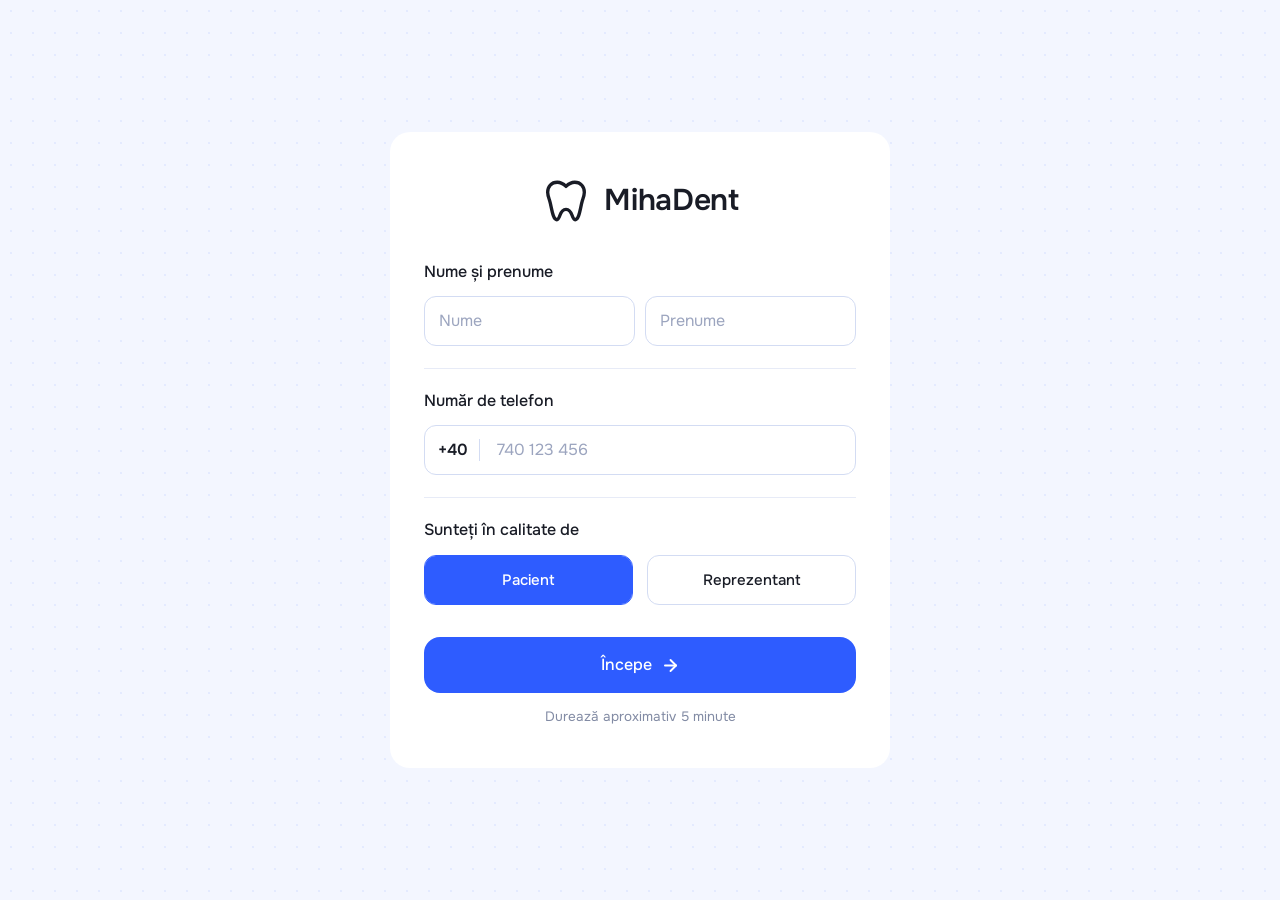
==== form.html @ a123ee97 "Add questionnaire page" ====
<!DOCTYPE html>
<html lang="ro">
<head>
<meta charset="UTF-8" />
<meta name="viewport" content="width=device-width, initial-scale=1, viewport-fit=cover" />
<meta name="theme-color" content="#ffffff" />
<title>MihaDent — Chestionar pacient</title>
<link rel="preconnect" href="https://fonts.googleapis.com" />
<link rel="preconnect" href="https://fonts.gstatic.com" crossorigin />
<link rel="stylesheet" href="https://fonts.googleapis.com/css2?family=Onest:wght@400;500;600;700&display=swap" />
<style>
  :root {
    --bg: #ffffff;
    --page: #F3F6FF;
    --ink: #191c26;
    --soft: #49536b;
    --muted: #828ba4;
    --line: #e7ebf7;
    --ctrl-line: #d3dcf3;
    --fill: #eef2fc;
    --sel: #2e5cff;
    --sel-press: #2348d6;
    --ok: #1fa566;
    --danger: #e5484d;
    --focus: rgba(46,92,255,.35);
    --ease: cubic-bezier(.22,.61,.36,1);
  }

  *, *::before, *::after { box-sizing: border-box; }
  html { touch-action: manipulation; }
  html, body { margin: 0; }
  b, strong { font-weight: 600; }
  body {
    font-family: 'Onest', system-ui, sans-serif;
    background: var(--page);
    background-image: radial-gradient(rgba(46,92,255,.08) 1.3px, transparent 1.3px);
    background-size: 22px 22px;
    color: var(--ink);
    line-height: 1.5;
    min-height: 100vh;
    min-height: 100dvh;
    -webkit-font-smoothing: antialiased;
    -webkit-tap-highlight-color: transparent;
  }
  svg { display: block; }

  /* ── sticky header ── */
  .hdr {
    position: sticky; top: 0; z-index: 30;
    background: var(--bg);
    border-bottom: 1px solid var(--line);
  }
  .hdr.is-hidden { display: none; }
  .hdr__in { max-width: 1024px; margin: 0 auto; padding: 12px 20px; }
  .hdr__row { display: flex; align-items: center; justify-content: space-between; gap: 12px; }
  .brand { display: flex; align-items: center; gap: 8px; min-width: 0; color: var(--ink); }
  .brand > svg { flex: none; }
  .brand__n { font-size: 16px; font-weight: 600; letter-spacing: -.01em; white-space: nowrap; }
  .hdr__badge {
    flex: none; display: inline-flex; align-items: center; gap: 6px;
    font-size: 12.5px; font-weight: 600; color: var(--soft);
    background: var(--fill); padding: 6px 12px; border-radius: 999px;
  }
  .hdr__badge svg { flex: none; }
  .meter {
    height: 4px; margin-top: 11px; border-radius: 99px;
    background: #e7ebf6; overflow: hidden;
  }
  .meter i {
    display: block; height: 100%; width: 0;
    background: var(--sel); border-radius: 99px;
    transition: width .15s ease-out;
  }

  /* ── main column ── */
  .main {
    max-width: 1024px; margin: 0 auto;
    padding: 24px 20px 36px;
  }

  .step { display: none; }
  .step.is-active { display: block; animation: rise .3s var(--ease); }
  @keyframes rise { from { opacity: 0; transform: translateY(10px); } to { opacity: 1; transform: none; } }

  .shead { margin: 2px 0 10px; }
  .kicker {
    font-size: 11.5px; font-weight: 700; letter-spacing: .09em;
    text-transform: uppercase; color: var(--muted);
  }
  .title { margin: 6px 0 0; font-size: 26px; line-height: 1.22; font-weight: 500; letter-spacing: -.02em; }
  .lead { margin: 10px 0 0; font-size: 15px; color: var(--soft); line-height: 1.6; }

  /* sub-section headings (sit on the gray page, above their panel) */
  .ssec { margin: 38px 6px 12px; }
  .shead + .ssec { margin-top: 22px; }
  .ssec__t { font-size: 15.5px; font-weight: 600; color: var(--ink); }
  .ssec__n { margin: 7px 0 0; font-size: 13.5px; color: var(--muted); line-height: 1.55; }

  /* ── section panels ── */
  .panel {
    background: var(--bg);
    border-radius: 20px;
    padding: 6px 20px;
  }
  .shead + .panel { margin-top: 18px; }

  /* ── question rows ── */
  .q { padding: 20px 0 22px; border-bottom: 1px solid var(--line); scroll-margin: 110px; }
  .panel > :last-child { border-bottom: 0; }
  .q__label { font-size: 16px; font-weight: 500; line-height: 1.45; }
  .q__hint { margin: 4px 0 0; font-size: 13.5px; color: var(--muted); line-height: 1.5; }
  .req { color: var(--danger); margin-left: 2px; }

  /* Da / Nu options + pill chips — bottom-rising fill, springy pop, rolling label */
  .opts { display: grid; gap: 14px; margin-top: 14px; }
  .opts--2 { grid-template-columns: 1fr 1fr; }
  .opts--3 { display: flex; flex-wrap: wrap; }
  .opt {
    display: flex; min-height: 50px; padding: 12px 10px;
    font-size: 15px; text-align: center; line-height: 1.2;
  }
  .opts--3 .opt { flex: none; font-size: 14.5px; padding: 12px 19px; }
  .chips { display: flex; flex-wrap: wrap; gap: 12px; }
  .chip { display: inline-flex; min-height: 46px; padding: 11px 19px; font-size: 14.5px; }

  .opt, .chip {
    position: relative; align-items: center; justify-content: center; overflow: hidden;
    border: 1px solid var(--ctrl-line); border-radius: 12px; background: var(--bg);
    font-weight: 500; color: var(--ink);
    cursor: pointer; user-select: none;
    transition: transform .3s var(--ease), border-color .25s var(--ease);
  }
  .opt::before, .chip::before {
    content: ""; position: absolute; inset: -1px; z-index: 0;
    background: var(--sel); border-radius: 50% 50% 0 0;
    transform: translateY(101%);
    transition: transform .32s cubic-bezier(.4,0,0,1), border-radius .32s cubic-bezier(.4,0,0,1);
  }
  .opt input, .chip input { position: absolute; opacity: 0; pointer-events: none; }
  .opt:has(input:checked), .chip:has(input:checked) {
    border-color: var(--sel);
    animation: pill-select-pop .32s cubic-bezier(.34,1.56,.64,1);
    transition: border-color .2s var(--ease);
  }
  .opt:has(input:checked)::before, .chip:has(input:checked)::before {
    transform: translateY(0); border-radius: 0;
    transition-duration: .32s, .55s;
  }
  .opt:active, .chip:active { transform: scale(.96); }
  @keyframes pill-select-pop {
    0% { transform: scale(1); }
    45% { transform: scale(1.025); }
    100% { transform: scale(1); }
  }

  /* rolling label inside pills */
  .pt { position: relative; z-index: 1; overflow: hidden; white-space: nowrap; }
  .pt > span {
    display: block;
    transition: transform .42s cubic-bezier(.16,1,.3,1);
  }
  .pt > span::after {
    content: attr(data-text); position: absolute; top: 110%; left: 0;
    width: 100%; text-align: center; color: #fff;
  }
  .opt:has(input:checked) .pt > span,
  .chip:has(input:checked) .pt > span { transform: translateY(-110%); }

  /* plain checklist rows */
  .checkgrid { display: grid; gap: 2px; }
  .checkrow {
    display: flex; align-items: center; gap: 12px;
    min-height: 46px; padding: 9px 0;
    font-size: 15px; font-weight: 400; line-height: 1.4;
    cursor: pointer; user-select: none;
  }
  .checkrow input { position: absolute; opacity: 0; pointer-events: none; }
  .checkrow i {
    width: 22px; height: 22px; border-radius: 7px; flex: none;
    border: 1.5px solid #c2cdec; background: var(--bg); color: #fff;
    display: grid; place-items: center;
    transition: background .15s var(--ease), border-color .15s var(--ease);
  }
  .checkrow i svg { width: 13px; height: 13px; opacity: 0; transition: opacity .12s; }
  .checkrow:has(input:checked) i { background: var(--sel); border-color: var(--sel); }
  .checkrow:has(input:checked) i svg { opacity: 1; }

  /* per-item detail input, shown while its checkbox is checked */
  .ckw .in--det {
    display: none; margin: 6px 0 10px 34px;
    width: calc(100% - 34px); min-height: 44px; padding: 10px 12px;
    background: #fff;
  }
  .ckw:has(input[type="checkbox"]:checked) .in--det { display: block; }

  /* fields */
  .fgroup { display: grid; gap: 14px; }
  .q__label + .fgroup, .q__hint + .fgroup { margin-top: 13px; }
  .f { display: grid; gap: 7px; }
  .f > span { font-size: 13px; font-weight: 500; color: var(--soft); }
  .f2 { display: grid; gap: 10px; grid-template-columns: 1fr 1fr; }
  .f2--t { grid-template-columns: 1fr; }
  .f3 { display: grid; gap: 10px; grid-template-columns: 1fr; }
  .f-idrow,
  .f-idmain { display: grid; gap: 10px; grid-template-columns: 1fr; }
  .in {
    width: 100%; min-height: 50px; padding: 12px 14px;
    border: 1px solid var(--ctrl-line); border-radius: 12px;
    background: var(--bg); font: inherit; font-size: 16px; color: var(--ink);
    transition: border-color .15s var(--ease), box-shadow .15s var(--ease);
    scroll-margin: 130px;
  }
  .in::placeholder { color: #9ca5bf; }
  .in:focus { outline: none; border-color: var(--soft); }
  textarea.in { min-height: 96px; resize: vertical; line-height: 1.5; }
  select.in {
    appearance: none; -webkit-appearance: none; cursor: pointer;
    background-image: url("data:image/svg+xml,%3Csvg xmlns='http://www.w3.org/2000/svg' width='15' height='15' viewBox='0 0 24 24' fill='none' stroke='%2384878d' stroke-width='2.4' stroke-linecap='round' stroke-linejoin='round'%3E%3Cpolyline points='6 9 12 15 18 9'/%3E%3C/svg%3E");
    background-repeat: no-repeat; background-position: right 14px center;
    padding-right: 44px;
  }
  select.in:invalid { color: #9ca5bf; }

  /* conditional reveal */
  .reveal {
    display: none;
    margin-top: 14px;
    padding: 16px;
    border: 1px solid var(--line);
    border-radius: 12px;
    background: #f6f6f7;
  }
  .reveal.is-open { display: block; animation: rise .25s var(--ease); }
  .reveal .fgroup { gap: 12px; }
  .reveal .f > span {
    color: var(--ink);
    font-size: 13px;
    font-weight: 600;
  }
  .reveal .in { background: #fff; }
  .reveal .chips,
  .reveal .checkgrid { margin-top: 2px; }
  .subq .fgroup > .f {
    padding: 14px 0;
    border-top: 1px solid var(--line);
  }
  .subq .fgroup > .f:first-child {
    padding-top: 0;
    border-top: 0;
  }
  .subq .fgroup > .f:last-child { padding-bottom: 0; }
  .subq .fgroup > .f > span {
    display: block;
    margin-bottom: 6px;
    color: var(--ink);
    font-size: 13.5px;
    font-weight: 700;
  }
  .subq .checkgrid,
  .subq .chips {
    display: grid;
    grid-template-columns: 1fr;
  }
  .subq .chip { width: 100%; }
  .subq .chip { background: #f2f2f7; }
  .subq .checkrow i { background: #f2f2f7; }

  /* consent rows */
  .consent {
    display: flex; gap: 13px; align-items: flex-start;
    padding: 17px 0; border-bottom: 1px solid var(--line);
    cursor: pointer; user-select: none;
    scroll-margin: 110px;
  }
  .consent input { position: absolute; opacity: 0; pointer-events: none; }
  .consent i {
    width: 24px; height: 24px; border-radius: 8px; flex: none; margin-top: 1px;
    border: 1.5px solid #c2cdec; background: var(--bg); color: #fff;
    display: grid; place-items: center;
    transition: background .15s var(--ease), border-color .15s var(--ease);
  }
  .consent i svg { width: 14px; height: 14px; opacity: 0; transition: opacity .12s; }
  .consent:has(input:checked) i { background: var(--sel); border-color: var(--sel); }
  .consent:has(input:checked) i svg { opacity: 1; }
  .consent.is-missing i { border-color: var(--danger); }
  .consent.is-missing .consent__t b { color: var(--danger); }
  .consent__t { font-size: 14.5px; color: var(--soft); line-height: 1.5; }
  .consent__t b { color: var(--ink); }

  /* gdpr document (scrollable) */
  .gdprbox {
    max-height: 32vh;
    max-height: 32dvh;
    overflow-y: auto;
    overscroll-behavior: contain;
    -webkit-overflow-scrolling: touch;
    border: 1px solid var(--line);
    border-radius: 12px;
    padding: 16px;
  }
  .gdprbox::-webkit-scrollbar { width: 4px; }
  .gdprbox::-webkit-scrollbar-thumb { background: #ccd5ee; border-radius: 99px; }
  .gdpr__cap { margin: 9px 2px 0; font-size: 12.5px; color: var(--muted); }
  .gdoc { font-size: 13.5px; color: var(--soft); line-height: 1.65; }
  .gdoc h3 {
    margin: 0 0 12px; font-size: 14.5px; font-weight: 600; color: var(--ink);
    line-height: 1.45; text-align: center;
  }
  .gdoc h4 { margin: 18px 0 6px; font-size: 13px; font-weight: 700; color: var(--ink); }
  .gdoc p { margin: 0 0 10px; }
  .gdoc ul { margin: 0 0 10px; padding-left: 18px; }
  .gdoc li { margin-bottom: 5px; }
  .gdoc b { color: var(--ink); font-weight: 600; }
  .gdoc > :last-child { margin-bottom: 0; }

  /* signature */
  .signcard { border-bottom: 0; }
  .sign__head { display: flex; align-items: center; justify-content: space-between; gap: 12px; margin-bottom: 13px; }
  .linkbtn {
    border: 0; background: var(--fill); color: var(--soft);
    font: inherit; font-size: 13.5px; font-weight: 600;
    padding: 8px 14px; border-radius: 999px; cursor: pointer;
  }
  .linkbtn:active { background: #e3e9f9; }
  .pad {
    position: relative; height: 230px; overflow: hidden;
    border-radius: 14px;
    background: var(--fill); touch-action: none; cursor: crosshair;
    transition: box-shadow .15s var(--ease);
  }
  .pad.is-missing { box-shadow: 0 0 0 1.5px var(--danger); }
  .pad canvas { display: block; width: 100%; height: 100%; user-select: none; }
  .pad__hint {
    position: absolute; inset: 0; display: grid; place-items: center; align-content: center; gap: 8px;
    color: var(--muted); font-size: 14.5px; pointer-events: none; text-align: center;
  }
  .pad__hint svg { margin: 0 auto; }
  .pad.has-ink .pad__hint { display: none; }
  .sign__cap { margin: 10px 0 0; font-size: 12.5px; color: var(--muted); }

  /* ── start screen (login-like) ── */
  body.on-start .main { padding-bottom: 24px; }
  .step--start.is-active {
    display: flex; flex-direction: column;
    padding-top: 12px;
    max-width: 500px; margin: 0 auto;
  }
  .step--start .panel { padding: 2px 22px; }
  .start__brand {
    display: flex; align-items: center; justify-content: center; gap: 10px;
    padding: 30px 0 10px; color: var(--ink);
  }
  .start__brand svg { width: 40px; height: 40px; }
  .start__name { font-size: 24px; font-weight: 600; letter-spacing: -.01em; }
  .q:has(+ .start__actions) { border-bottom: 0; }
  .start__actions { padding: 6px 0 28px; }
  .step--start .btn--start { flex: none; width: 100%; }
  .start__note {
    margin: 14px 10px 0; text-align: center;
    font-size: 13.5px; color: var(--muted); line-height: 1.55;
  }

  .phone { position: relative; }
  .phone__cc {
    position: absolute; left: 14px; top: 50%; transform: translateY(-50%);
    display: inline-flex; align-items: center;
    font-size: 16px; font-weight: 600; color: var(--ink);
    pointer-events: none;
  }
  .phone__cc::after { content: ""; width: 1px; height: 22px; background: var(--ctrl-line); margin-left: 11px; }
  .phone .in { padding-left: 72px; }

  /* ── footer ── */
  .foot {
    background: var(--bg); border-top: 1px solid var(--line);
  }
  .foot__err {
    max-width: 640px; margin: 0 auto; padding: 11px 20px 0;
    font-size: 13.5px; font-weight: 600; color: var(--danger);
  }
  .foot__in {
    max-width: 1024px; margin: 0 auto;
    display: flex; gap: 10px;
    padding: 12px 20px calc(12px + env(safe-area-inset-bottom));
  }
  .btn {
    border: 0; font: inherit; cursor: pointer;
    min-height: 56px; border-radius: 16px;
    font-size: 16px; font-weight: 500;
    display: inline-flex; align-items: center; justify-content: center; gap: 9px;
    transition: background .15s var(--ease), transform .1s var(--ease);
  }
  .btn:active { transform: scale(.98); }
  .btn--back { flex: none; width: 56px; background: var(--fill); color: var(--soft); }
  .btn--back:active { background: #e3e9f9; }
  .btn--next { flex: 1; background: var(--sel); color: #fff; }
  .btn--next:active { background: var(--sel-press); }
  .foot.at-start { display: none; }

  /* done — full-screen centered, staged completion animation */
  body.on-done .main { padding-bottom: 24px; }
  .done { display: none; text-align: center; padding: 0 20px; }
  .done.is-on {
    display: flex; flex-direction: column; align-items: center; justify-content: center;
    min-height: calc(100vh - 48px);
    min-height: calc(100dvh - 48px);
  }
  .done__ic {
    position: relative;
    width: 84px; height: 84px; border-radius: 50%;
    background: var(--ok); color: #fff;
    display: grid; place-items: center; margin: 0 auto 22px;
  }
  .done.is-on .done__ic { animation: done-pop .5s cubic-bezier(.34,1.56,.64,1) .1s backwards; }
  .done.is-on .done__ic::after {
    content: ""; position: absolute; inset: 0; border-radius: 50%;
    border: 2px solid var(--ok); opacity: 0; pointer-events: none;
    animation: done-ring .9s ease-out .5s forwards;
  }
  .done.is-on .done__ic svg polyline {
    stroke-dasharray: 24; stroke-dashoffset: 24;
    animation: done-draw .4s ease-out .45s forwards;
  }
  .done h2 { margin: 0 0 9px; font-size: 22px; font-weight: 600; letter-spacing: -.02em; }
  .done p { margin: 0 auto; color: var(--soft); font-size: 15px; max-width: 40ch; line-height: 1.55; }
  .done.is-on h2 { animation: done-rise .45s var(--ease) .6s backwards; }
  .done.is-on p { animation: done-rise .45s var(--ease) .75s backwards; }
  @keyframes done-pop { from { transform: scale(.4); opacity: 0; } to { transform: scale(1); opacity: 1; } }
  @keyframes done-draw { to { stroke-dashoffset: 0; } }
  @keyframes done-ring { from { transform: scale(1); opacity: .45; } to { transform: scale(2.1); opacity: 0; } }
  @keyframes done-rise { from { opacity: 0; transform: translateY(12px); } to { opacity: 1; transform: none; } }

  /* focus visibility */
  .opt:has(input:focus-visible),
  .chip:has(input:focus-visible),
  .checkrow:has(input:focus-visible) i,
  .consent:has(input:focus-visible) i { box-shadow: 0 0 0 2.5px var(--focus); }
  .btn:focus-visible, .linkbtn:focus-visible { outline: 2px solid var(--ink); outline-offset: 2px; }

  @media (min-width: 680px) {
    .f3 { grid-template-columns: repeat(3, minmax(0, 1fr)); }
    .f-idrow { grid-template-columns: 2fr 1fr; align-items: start; }
    .f-idmain { grid-template-columns: repeat(3, minmax(0, 1fr)); }
  }

  /* ── tablet ── */
  @media (min-width: 840px) {
    .main { padding-top: 32px; }
    .title { font-size: 30px; }
    .panel { padding: 6px 24px; border-radius: 20px; }
    .start__brand { gap: 13px; padding: 40px 0 14px; }
    .start__brand svg { width: 50px; height: 50px; }
    .start__name { font-size: 30px; }
    .step--start .panel { padding: 4px 34px; }
    .start__actions { padding: 10px 0 36px; }
    body.on-start .main { padding-bottom: 32px; }
    .step--start.is-active {
      justify-content: center;
      padding-top: 0;
      min-height: calc(100vh - 64px);
      min-height: calc(100dvh - 64px);
    }
    .f2--t { grid-template-columns: 1fr 1fr; }
    .checkgrid { grid-template-columns: 1fr 1fr; column-gap: 24px; }
    .subq .checkgrid,
    .subq .chips {
      grid-template-columns: 1fr;
      column-gap: 0;
    }
    .pad { height: 280px; }
  }

  /* no transition flicker while restoring saved answers on load */
  .preload *, .preload *::before, .preload *::after { transition: none !important; }

  @media (prefers-reduced-motion: reduce) {
    *, *::before, *::after { animation: none !important; transition: none !important; }
    .done.is-on .done__ic svg polyline { stroke-dashoffset: 0; }
    .done.is-on .done__ic::after { display: none; }
  }
</style>
</head>
<body>

<header class="hdr">
  <div class="hdr__in">
    <div class="hdr__row">
      <div class="brand">
        <svg width="28" height="28" viewBox="0 0 24 24" fill="none" stroke="currentColor" stroke-width="1.8" stroke-linecap="round" stroke-linejoin="round" aria-hidden="true"><path d="M12 5C10.8 3.8 9.3 3 7.8 3 5 3 3.2 5.1 3.2 7.8c0 1.5.6 2.9 1 4.2.9 3 1.4 9 3.4 9 1.8 0 1-5 4.4-5s2.6 5 4.4 5c2 0 2.5-6 3.4-9 .4-1.3 1-2.7 1-4.2C20.8 5.1 19 3 16.2 3c-1.5 0-3 .8-4.2 2Z"/></svg>
        <span class="brand__n">Miha<b>Dent</b></span>
      </div>
      <span class="hdr__badge">Chestionar medical</span>
    </div>
    <div class="meter" aria-hidden="true"><i id="meterFill"></i></div>
  </div>
</header>

<main class="main">
  <div id="steps"></div>

  <div class="done" id="done">
    <div class="done__ic">
      <svg width="40" height="40" viewBox="0 0 24 24" fill="none" stroke="currentColor" stroke-width="3" stroke-linecap="round" stroke-linejoin="round"><polyline points="20 6 9 17 4 12"/></svg>
    </div>
    <h2>Chestionar trimis. Mulțumim!</h2>
    <p>Răspunsurile tale au fost înregistrate. Un membru al echipei MihaDent le va verifica înainte de consultație.</p>
  </div>
</main>

<footer class="foot at-start" id="foot">
  <p class="foot__err" id="footErr" hidden></p>
  <div class="foot__in">
    <button class="btn btn--back" id="backBtn" type="button" aria-label="Înapoi">
      <svg width="21" height="21" viewBox="0 0 24 24" fill="none" stroke="currentColor" stroke-width="2.4" stroke-linecap="round" stroke-linejoin="round"><path d="M19 12H5"/><polyline points="12 19 5 12 12 5"/></svg>
    </button>
    <button class="btn btn--next" id="nextBtn" type="button"></button>
  </div>
</footer>

<script>
(function () {
  'use strict';

  var $  = function (s, r) { return (r || document).querySelector(s); };
  var $$ = function (s, r) { return Array.prototype.slice.call((r || document).querySelectorAll(s)); };

  var CHECK = '<svg viewBox="0 0 24 24" fill="none" stroke="currentColor" stroke-width="3.4" stroke-linecap="round" stroke-linejoin="round"><polyline points="20 6 9 17 4 12"/></svg>';
  var ARROW = '<svg width="19" height="19" viewBox="0 0 24 24" fill="none" stroke="currentColor" stroke-width="2.4" stroke-linecap="round" stroke-linejoin="round"><path d="M5 12h14"/><polyline points="12 5 19 12 12 19"/></svg>';
  var PEN   = '<svg width="22" height="22" viewBox="0 0 24 24" fill="none" stroke="currentColor" stroke-width="1.8" stroke-linecap="round" stroke-linejoin="round"><path d="M17 3a2.85 2.85 0 1 1 4 4L7.5 20.5 2 22l1.5-5.5Z"/></svg>';
  var TOOTH = '<svg width="40" height="40" viewBox="0 0 24 24" fill="none" stroke="currentColor" stroke-width="1.6" stroke-linecap="round" stroke-linejoin="round"><path d="M12 5C10.8 3.8 9.3 3 7.8 3 5 3 3.2 5.1 3.2 7.8c0 1.5.6 2.9 1 4.2.9 3 1.4 9 3.4 9 1.8 0 1-5 4.4-5s2.6 5 4.4 5c2 0 2.5-6 3.4-9 .4-1.3 1-2.7 1-4.2C20.8 5.1 19 3 16.2 3c-1.5 0-3 .8-4.2 2Z"/></svg>';

  var JUDETE = [
    'Alba', 'Arad', 'Argeș', 'Bacău', 'Bihor', 'Bistrița-Năsăud', 'Botoșani', 'Brăila', 'Brașov',
    'Buzău', 'Călărași', 'Caraș-Severin', 'Cluj', 'Constanța', 'Covasna', 'Dâmbovița', 'Dolj',
    'Galați', 'Giurgiu', 'Gorj', 'Harghita', 'Hunedoara', 'Ialomița', 'Iași', 'Ilfov', 'Maramureș',
    'Mehedinți', 'Mureș', 'Neamț', 'Olt', 'Prahova', 'Sălaj', 'Satu Mare', 'Sibiu', 'Suceava',
    'Teleorman', 'Timiș', 'Tulcea', 'Vâlcea', 'Vaslui', 'Vrancea', 'București'
  ];

  var LOC = {
    'Covasna': ['Sfântu Gheorghe', 'Târgu Secuiesc', 'Covasna', 'Baraolt', 'Întorsura Buzăului'],
    'Cluj': ['Cluj-Napoca', 'Turda', 'Dej', 'Câmpia Turzii', 'Gherla'],
    'Brașov': ['Brașov', 'Făgăraș', 'Săcele', 'Codlea', 'Râșnov'],
    'București': ['Sector 1', 'Sector 2', 'Sector 3', 'Sector 4', 'Sector 5', 'Sector 6'],
    'Iași': ['Iași', 'Pașcani', 'Hârlău', 'Târgu Frumos'],
    'Timiș': ['Timișoara', 'Lugoj', 'Jimbolia', 'Sânnicolau Mare'],
    'Mureș': ['Târgu Mureș', 'Sighișoara', 'Reghin', 'Târnăveni'],
    'Sibiu': ['Sibiu', 'Mediaș', 'Cisnădie', 'Avrig'],
    'Prahova': ['Ploiești', 'Câmpina', 'Sinaia', 'Bușteni'],
    'Constanța': ['Constanța', 'Mangalia', 'Cernavodă', 'Medgidia']
  };

  /* sub-categories revealed by question 885 (boli acute/cronice) — mirrors production data */
  var BOLI = [
    { id: 886, label: 'Boli congenitale', items: [{ v: 'Nu' }, { v: 'Da', det: true }] },
    { id: 887, label: 'Boli profesionale', items: [{ v: 'Nu' }, { v: 'Da', det: true }] },
    { id: 888, label: 'Boli de inimă', items: [{ v: 'Angină pectorală' }, { v: 'Infarct miocardic', det: true }, { v: 'Aritmii (fibrilații etc)' }, { v: 'Blocuri' }, { v: 'Insuficiență cardiacă', det: true }, { v: 'Valvulopatii', det: true }, { v: 'Endocardită infecțioasă' }, { v: 'Intervenții chirurgicale cardiace', det: true }, { v: 'Altele', det: true }] },
    { id: 889, label: 'Boli vasculare', items: [{ v: 'Arteriopatie obliterantă' }, { v: 'Tromboflebită' }, { v: 'Hipotensiune arterială' }] },
    { id: 890, label: 'Boli ale aparatului respirator', items: [{ v: 'Astm bronșic' }, { v: 'Emfizem pulmonar' }, { v: 'Bronșită cronică' }, { v: 'Tbc', det: true }, { v: 'Altele', det: true }] },
    { id: 891, label: 'Boli hepatice', items: [{ v: 'Steatoză hepatică' }, { v: 'Hepatită cronică' }, { v: 'Ciroză' }, { v: 'Altele' }] },
    { id: 892, label: 'Boli renale', items: [{ v: 'Insuficienta renala', det: true }] },
    { id: 893, label: 'Diabet', items: [{ v: 'Tratament cu insulina' }, { v: 'Tratament cu antidiabetice orale' }] },
    { id: 894, label: 'Boli endocrine', items: [{ v: 'Hipotiroidie' }, { v: 'Hipertiroidie' }, { v: 'Altele', det: true }] },
    { id: 895, label: 'Boli reumatismale', items: [{ v: 'Poliartrita reumatoida' }, { v: 'Colagenoze' }, { v: 'Altele', det: true }] },
    { id: 896, label: 'Boli scheletale', items: [{ v: 'Osteoporoză' }, { v: 'Altele', det: true }] },
    { id: 897, label: 'Boli neurologice', items: [{ v: 'Epilepsie' }, { v: 'Altele', det: true }] },
    { id: 898, label: 'Boli psihice', items: [{ v: 'Depresie' }, { v: 'Schizofrenie' }, { v: 'Altele', det: true }] },
    { id: 899, label: 'Manifestări neuro-vegetative', items: [{ v: 'Atacuri de panică' }] },
    { id: 900, label: 'Boli hematologice', items: [{ v: 'Anemie' }, { v: 'Talasemie' }, { v: 'Leucemie acută' }, { v: 'Leucemie cronică' }, { v: 'Hemofilie' }, { v: 'Trombocitopenie' }, { v: 'Boala von willebrand' }, { v: 'Altele', det: true }] },
    { id: 901, label: 'Boli infecțioase', items: [{ v: 'Hepatită virală' }, { v: 'B' }, { v: 'C' }, { v: 'D' }, { v: 'Hiv' }, { v: 'Altele', det: true }] },
    { id: 902, label: 'Neoplasme', items: [{ v: 'Nu' }, { v: 'Da', det: true }] }
  ];

  /* ─── tiny builders ─── */

  function inp(o) {
    var attrs = ' name="' + o.name + '" placeholder="' + (o.ph || '') + '"' +
      (o.mode ? ' inputmode="' + o.mode + '"' : '') +
      (o.auto ? ' autocomplete="' + o.auto + '"' : '');
    var ctrl = o.area
      ? '<textarea class="in"' + attrs + '></textarea>'
      : '<input class="in" type="' + (o.type || 'text') + '"' + attrs + '>';
    return '<label class="f">' + (o.label ? '<span>' + o.label + '</span>' : '') + ctrl + '</label>';
  }

  function sel(o) {
    return '<label class="f">' + (o.label ? '<span>' + o.label + '</span>' : '') +
      '<select class="in" name="' + o.name + '"' + (o.role ? ' data-role="' + o.role + '"' : '') +
      (o.required ? ' required' : '') + '>' +
      (o.placeholder ? '<option value="" disabled selected hidden>' + o.placeholder + '</option>' : '') +
      (o.options || []).map(function (x) { return '<option>' + x + '</option>'; }).join('') +
      '</select></label>';
  }

  function rollText(v) {
    return '<span class="pt"><span data-text="' + v + '">' + v + '</span></span>';
  }

  function opts(name, options, def) {
    return '<div class="opts opts--' + options.length + '">' +
      options.map(function (v) {
        return '<label class="opt"><input type="radio" name="' + name + '" value="' + v + '"' +
          (v === def ? ' checked' : '') + '>' + rollText(v) + '</label>';
      }).join('') + '</div>';
  }

  /* checkbox chips keyed like the production form: name="base[Value]" */
  function chipsKeyed(label, base, items) {
    return '<div class="f"><span>' + label + '</span><div class="chips">' + items.map(function (v) {
      return '<label class="chip"><input type="checkbox" name="' + base + '[' + v + ']" value="' + v + '">' + rollText(v) + '</label>';
    }).join('') + '</div></div>';
  }

  /* checklist rows; items with det:true reveal a detail input when checked */
  function checkRows(base, items) {
    return '<div class="checkgrid">' + items.map(function (it) {
      var v = it.v || it;
      var name = base + '[' + v + ']';
      var row = '<label class="checkrow"><input type="checkbox" name="' + name + '" value="' + v + '"><i>' + CHECK + '</i><span>' + v + '</span></label>';
      if (it.det) {
        return '<div class="ckw">' + row +
          '<input class="in in--det" type="text" name="' + name + '[detalii]" placeholder="Detalii">' +
        '</div>';
      }
      return row;
    }).join('') + '</div>';
  }

  function card(label, inner, o) {
    o = o || {};
    return '<div class="q">' +
      (label ? '<div class="q__label">' + label + (o.req ? '<span class="req">*</span>' : '') + '</div>' : '') +
      (o.hint ? '<p class="q__hint">' + o.hint + '</p>' : '') +
      '<div class="fgroup">' + inner + '</div></div>';
  }

  function yesno(o) {
    return '<div class="q">' +
      '<div class="q__label">' + o.label + '</div>' +
      (o.hint ? '<p class="q__hint">' + o.hint + '</p>' : '') +
      opts(o.name, o.options || ['Da', 'Nu']) +
      (o.reveal
        ? '<div class="reveal subq" data-reveal-for="' + o.name + '" data-reveal-on="' + (o.on || 'Da') + '"><div class="fgroup">' + o.reveal + '</div></div>'
        : '') +
      '</div>';
  }

  function consent(name, text) {
    return '<label class="consent" data-consent="' + name + '">' +
      '<input type="checkbox" name="' + name + '"><i>' + CHECK + '</i>' +
      '<span class="consent__t">' + text + '</span></label>';
  }

  function ssec(label, note) {
    return '<div class="ssec"><div class="ssec__t">' + label + '</div>' +
      (note ? '<p class="ssec__n">' + note + '</p>' : '') + '</div>';
  }

  function panel(inner) {
    return '<div class="panel">' + inner + '</div>';
  }

  /* ─── section content ─── */

  var START_HTML =
    card('Nume și prenume',
      '<div class="f2">' +
        inp({ name: 'nume_pacient', ph: 'Nume', auto: 'family-name' }) +
        inp({ name: 'prenume_pacient', ph: 'Prenume', auto: 'given-name' }) +
      '</div>') +
    '<div class="q"><div class="q__label">Număr de telefon</div><div class="fgroup">' +
      '<div class="phone"><span class="phone__cc">+40</span>' +
      '<input class="in" type="tel" name="telefon_pacient" placeholder="740 123 456" inputmode="tel" autocomplete="tel"></div>' +
    '</div></div>' +
    '<div class="q"><div class="q__label">Sunteți în calitate de</div>' +
    opts('tip_pacient', ['Pacient', 'Reprezentant'], 'Pacient') + '</div>';

  var PERSONAL_HTML =
    card('Date de contact',
      '<div class="f3">' +
        inp({ name: 'nume_pacient', label: 'Nume', ph: 'Nume', auto: 'family-name' }) +
        inp({ name: 'prenume_pacient', label: 'Prenume', ph: 'Prenume', auto: 'given-name' }) +
        '<label class="f"><span>Număr de telefon</span>' +
          '<div class="phone"><span class="phone__cc">+40</span>' +
          '<input class="in" type="tel" name="telefon_pacient" placeholder="740 123 456" inputmode="tel" autocomplete="tel"></div></label>' +
      '</div>') +
    card('Domiciliat în',
      '<div class="f3">' +
        sel({ name: 'county_id', label: 'Județ', role: 'judet', placeholder: '-- Județ --', options: JUDETE, required: true }) +
        '<div class="f"><span>Localitate</span><div id="locWrap">' +
          '<select class="in" name="id_city" required><option value="" disabled selected hidden>-- Localitate --</option></select>' +
        '</div></div>' +
        inp({ name: 'adresa_pacient', label: 'Adresă', ph: 'stradă, număr, bloc, etaj', auto: 'street-address' }) +
      '</div>') +
    card('Legitimat(ă) cu',
      '<div class="f-idrow">' +
        '<div class="f-idmain">' +
          sel({ name: 'tip_carte_identitate', label: 'Tip act', placeholder: '-- Tip act --', options: ['B.I', 'C.I'], required: true }) +
          inp({ name: 'serie_carte_identitate', label: 'Seria', ph: 'serie' }) +
          inp({ name: 'numar_carte_identitate', label: 'Nr.', ph: 'număr', mode: 'numeric' }) +
        '</div>' +
        sel({ name: 'sex_pacient', label: 'Sex', placeholder: '-- Sex --', options: ['Feminin', 'Masculin'], required: true }) +
      '</div>');

  var BOLI_HTML = BOLI.map(function (b) {
    return '<div class="f"><span>' + b.label + '</span>' + checkRows('raspunsuri[885][' + b.id + ']', b.items) + '</div>';
  }).join('') + inp({ name: 'raspunsuri[885][903]', label: 'Alte boli' });

  var FERTILA = 'Vor completa doar persoanele de sex feminin aflate la vârstă fertilă (14–55 de ani).';

  var SARCINA_HTML =
    yesno({ name: 'raspunsuri[868][]', label: 'Sunteți / este posibil să fiți gravidă?',
      reveal: inp({ name: 'raspunsuri[868][869]', label: 'Dacă sunteți gravidă, precizați ce vârstă are sarcina (în săptămâni)', mode: 'numeric' }) }) +
    yesno({ name: 'raspunsuri[870][]', label: 'Sunteți în perioada ciclului menstrual?' });

  var MEDICATIE_HTML =
    yesno({ name: 'raspunsuri[871][]', label: 'Suferiți de alergii sau intoleranțe medicamentoase sau nemedicamentoase?',
      reveal: inp({ name: 'raspunsuri[871][872]', label: 'Dacă răspunsul este afirmativ, precizați la ce anume' }) }) +
    yesno({ name: 'raspunsuri[873][]', label: 'Urmați un anumit tratament (medicamentos, homeopatic, fitoterapic etc)?',
      reveal: inp({ name: 'raspunsuri[873][874]', label: 'Dacă răspunsul este afirmativ, precizați medicamentul/produsul și doza administrată' }) }) +
    yesno({ name: 'raspunsuri[875][]', label: 'Ați urmat tratament cu antibiotice în ultimele două săptămâni?',
      reveal: inp({ name: 'raspunsuri[875][876]', label: 'Dacă răspunsul este afirmativ, precizați medicamentul și doza' }) }) +
    yesno({ name: 'raspunsuri[877][]', label: 'Urmați tratament cu anticoagulante?',
      reveal:
        inp({ name: 'raspunsuri[877][878]', label: 'a) Medicamentul și doza administrată' }) +
        inp({ name: 'raspunsuri[877][879]', label: 'b) Valoarea INR', mode: 'decimal' }) }) +
    yesno({ name: 'raspunsuri[880][]', label: 'Urmați tratament cu: Fosamax, Fosavance, Actonel, Bonviva, Zometa, Aclasta (bifosfați)?',
      reveal:
        inp({ name: 'raspunsuri[880][881]', label: 'a) Medicamentul și doza administrată' }) +
        '<div class="f"><span>b) Calea de administrare</span>' +
          checkRows('raspunsuri[880][882]', ['Intravenoasă', 'Orală']) + '</div>' +
        inp({ name: 'raspunsuri[880][883]', label: 'c) De cât timp urmați acest tratament (luni/ani)?' }) +
        inp({ name: 'raspunsuri[880][884]', label: 'd) Valoare β cross-laps' }) });

  var SANATATE_HTML =
    yesno({ name: 'raspunsuri[885][]', label: 'Suferiți sau ați suferit de vreo boală acută sau cronică?',
      hint: 'Prin boală acută se înțelege o afecțiune apărută brusc, cu durată scurtă (ex. gripă, pneumonie). O boală cronică este o afecțiune de durată, persistentă sau recurentă (ex. diabet, hipertensiune, astm).',
      reveal: BOLI_HTML }) +
    yesno({ name: 'raspunsuri[904][]', label: 'Ați mai fost supus(ă) unor intervenții chirurgicale?',
      reveal:
        inp({ name: 'raspunsuri[904][905]', label: 'Dacă răspunsul este afirmativ, precizați ce intervenție' }) +
        '<div class="f"><span>Dacă răspunsul este afirmativ, precizați tipul de anestezie</span>' +
          checkRows('raspunsuri[904][906]', [{ v: 'Loco-regională' }, { v: 'Sedare' }, { v: 'Generală' }, { v: 'Altul', det: true }]) + '</div>' }) +
    yesno({ name: 'raspunsuri[907][]', label: 'La tratamentele stomatologice anterioare au apărut accidente/incidente sau complicații la utilizarea anestezicelor?',
      reveal:
        '<div class="f"><span>Dacă da, au apărut</span>' +
          checkRows('raspunsuri[907][908]', [{ v: 'Lesin' }, { v: 'Greata' }, { v: 'Alergii' }, { v: 'Altele', det: true }]) + '</div>' }) +
    yesno({ name: 'raspunsuri[909][]', label: 'Sunteți / ați fost consumator de tutun?',
      reveal: inp({ name: 'raspunsuri[909][910]', label: 'Dacă răspunsul este afirmativ, precizați ce cantitate și cât timp ați fumat / fumați' }) }) +
    yesno({ name: 'raspunsuri[911][]', label: 'Sunteți / ați fost consumator de alcool?',
      reveal: inp({ name: 'raspunsuri[911][912]', label: 'Dacă răspunsul este afirmativ, precizați ce cantitate și cât timp ați consumat / consumați' }) }) +
    yesno({ name: 'raspunsuri[913][]', label: 'Sunteți / ați fost consumator de droguri?',
      reveal: inp({ name: 'raspunsuri[913][914]', label: 'Dacă răspunsul este afirmativ, precizați ce drog/droguri utilizați și cât timp ați consumat / consumați' }) });

  var GDPR_DOC =
    '<div class="gdoc">' +
      '<h3>Acordul pacientului privind prelucrarea datelor cu caracter personal</h3>' +
      '<p>În temeiul prevederilor Regulamentului European 679/2016 privind protecția persoanelor fizice referitor la prelucrarea datelor cu caracter personal și libera circulație a acestor date, precum și în temeiul prevederilor din dreptul intern, cu toate modificările și completările ulterioare, părțile convin de comun acord să încheie prezentul acord.</p>' +
      '<h4>Art. 1 — Termeni</h4>' +
      '<p>În înțelesul prezentului acord, termenii și expresiile de mai jos au următoarele semnificații:</p>' +
      '<p><b>Date cu caracter personal</b> — orice informații care se referă la o persoană fizică identificată sau identificabilă.</p>' +
      '<p><b>Prelucrare</b> — orice operațiune care include colectarea, înregistrarea, organizarea, structurarea, stocarea, adaptarea sau modificarea, extragerea, consultarea, utilizarea, divulgarea prin transmitere, diseminarea sau punerea la dispoziție în orice alt mod, alinierea sau combinarea, restricționarea, ștergerea sau distrugerea datelor cu caracter personal.</p>' +
      '<h4>Art. 2</h4>' +
      '<p>În conformitate cu Regulamentul nr. 679 din 27 aprilie 2016 privind protecția persoanelor fizice în ceea ce privește prelucrarea datelor cu caracter personal și privind libera circulație a acestor date și de abrogare a Directivei 95/46/CE (Regulamentul general privind protecția datelor), clinica are obligația de a administra în condiții de siguranță, și numai pentru scopurile specificate, datele personale furnizate de pacient despre el însuși, despre un membru al familiei sale ori despre o altă persoană, pacient/ă al/a clinicii. Rolul prezentului acord este de a explica modul în care datele personale ale pacientului sunt prelucrate, scopul în care sunt utilizate și drepturile conferite prin lege.</p>' +
      '<h4>Art. 3</h4>' +
      '<p>Scopul prelucrării datelor cu caracter personal este în conformitate cu prevederile legale aplicabile în vigoare și include datele de identificare ale persoanei, diagnosticul și completarea istoricului medical al pacientului, orice referințe medicale ulterioare, efectuarea unor rapoarte statistice, raportate la medicul trimițător, la Casa de Asigurări de Sănătate locală sau Casa Națională de Asigurări de Sănătate ori alte organisme autorizate prin lege în acest sens, precum și îmbunătățirea permanentă a calității serviciilor oferite. Pentru a oferi servicii medicale de specialitate, pentru a executa intervențiile necesare conform diagnosticului și planului de tratament sau reabilitare agreat, datele dumneavoastră personale pot fi transmise către medici colaboratori externi, tehnicieni dentari, laboratoare de analize medicale colaboratoare, autorități publice sau alte persoane abilitate de lege să ceară aceste date, asigurându-ne însă întotdeauna că instituim garanții adecvate pentru protejarea datelor dumneavoastră (pe baza unor clauze contractuale standard etc.).</p>' +
      '<p>Datele cu caracter personal furnizate de pacient sunt necesare la înregistrarea și procesarea informațiilor referitoare la istoricul și diagnosticul pe care l-ați solicitat. Refuzul dumneavoastră poate determina imposibilitatea referirii medicale a investigației pe care doriți să o efectuați, implicit anularea programării, și poate duce până la refuzul efectuării actului medical.</p>' +
      '<p>Dacă v-ați exprimat acordul pentru ca datele privind starea dumneavoastră de sănătate să fie comunicate altor persoane (ex. rude apropiate), operatorul va comunica aceste date potrivit instrucțiunilor dumneavoastră.</p>' +
      '<h4>Art. 4</h4>' +
      '<p>Temeiul legal pentru colectarea și procesarea datelor solicitate în scopul menționat mai sus este:</p>' +
      '<ul>' +
        '<li>consimțământul dumneavoastră expres privind prelucrarea datelor cu caracter personal;</li>' +
        '<li>consimțământul informat la care dumneavoastră sunteți parte;</li>' +
        '<li>o obligație legală izvorâtă ca urmare a raportului juridic dintre dumneavoastră și clinică.</li>' +
      '</ul>' +
      '<p>Avem obligativitatea de a vă anunța în timp real dacă vom face vreun transfer al datelor personale într-o țară din Uniunea Europeană sau din afara Zonei Economice Europene.</p>' +
      '<p>Datele personale vor fi păstrate atâta timp cât este necesar pentru îndeplinirea scopului menționat mai sus sau în exercitarea unui interes public, într-o perioadă de timp prevăzută de dispozițiile legale și în conformitate cu prevederile GDPR.</p>' +
      '<p>Vă sunt conferite oricare dintre următoarele drepturi, în baza condițiilor specificate de GDPR (Regulamentul privind protecția datelor la nivel european 679/2016):</p>' +
      '<ul>' +
        '<li>dreptul de acces la datele personale;</li>' +
        '<li>dreptul de a solicita rectificarea sau actualizarea atunci când datele sunt inexacte sau incomplete;</li>' +
        '<li>dreptul de a solicita ștergerea datelor în anumite circumstanțe (de ex. când datele personale nu mai sunt necesare în raport cu scopul menționat mai sus);</li>' +
        '<li>dreptul de a solicita restricționarea prelucrării (de ex. atunci când contestați exactitatea datelor — pentru perioada ce ne-ar permite verificarea exactității acelor date);</li>' +
        '<li>dreptul de a depune o plângere la noi și/sau la autoritatea competentă privind protecția datelor;</li>' +
        '<li>dreptul de a vă opune prelucrării;</li>' +
        '<li>dreptul de a vă retrage consimțământul, în orice moment, pentru prelucrarea datelor personale la care ați consimțit anterior;</li>' +
        '<li>dreptul de a fi uitat, în sensul adresării unei solicitări către clinică pentru ștergerea evidențelor datelor personale din baza noastră de date;</li>' +
        '<li>dreptul la portabilitatea datelor, în sensul transferului datelor personale către un alt operator de date personale desemnat de dumneavoastră;</li>' +
        '<li>dreptul de a fi notificat de către operator în caz de încălcări privind securitatea datelor.</li>' +
      '</ul>' +
      '<p>Pentru exercitarea acestor drepturi, precum și pentru orice întrebări suplimentare cu privire la această notificare sau în legătură cu utilizarea de către clinică a datelor personale, ne puteți contacta:</p>' +
      '<ul>' +
        '<li>prin e-mail, la adresa contact@mihadent.ro;</li>' +
        '<li>personal, printr-o cerere depusă la recepția clinicii MihaDent;</li>' +
        '<li>telefonic, la numărul de contact al clinicii.</li>' +
      '</ul>' +
    '</div>';

  var GDPR_HTML = panel(
    '<div class="q">' +
      '<div class="gdprbox">' + GDPR_DOC + '</div>' +
      '<p class="gdpr__cap">Derulați pentru a citi întregul document.</p>' +
    '</div>' +
    consent('gdpr_citit', '<b>Am luat la cunoștință</b> de conținutul prezentului acord și l-am înțeles.') +
    consent('gdpr', '<b>Îmi exprim în mod expres și neechivoc consimțământul</b> cu privire la colectarea și prelucrarea datelor mele personale de către clinica stomatologică MihaDent.')
  );

  var ACORD_HTML =
    consent('corect', '<b>Certific că am citit și am înțeles pe deplin</b> cele menționate mai sus și declar că datele furnizate de mine în acest chestionar sunt reale și complete. Îmi asum întreaga responsabilitate pentru incidente sau complicații ce pot să apară în eventualitatea în care aceste date sunt false sau incomplete.') +
    '<div class="q signcard" id="signCard">' +
      '<div class="sign__head"><span class="q__label">Semnătură</span>' +
      '<button class="linkbtn" type="button" id="signClear">Șterge</button></div>' +
      '<div class="pad" id="pad"><canvas></canvas>' +
        '<div class="pad__hint">' + PEN + '<span>Semnați aici cu degetul</span></div>' +
      '</div>' +
      '<p class="sign__cap">Semnătura pacientului / reprezentantului legal</p>' +
    '</div>';

  /* ─── 3 screens ─── */

  var STEPS = [
    {
      variant: 'start',
      html:
        panel(
          '<div class="start__brand">' + TOOTH +
            '<span class="start__name">Miha<b>Dent</b></span></div>' +
          START_HTML +
          '<div class="start__actions">' +
            '<button class="btn btn--next btn--start" id="startBtn" type="button">Începe ' + ARROW + '</button>' +
            '<p class="start__note">Durează aproximativ 5 minute</p>' +
          '</div>'
        )
    },
    {
      title: 'Chestionar medical',
      lead: 'Parcurgeți secțiunile de mai jos și completați ce vi se aplică.',
      html:
        ssec('Date pacient') + panel(PERSONAL_HTML) +
        ssec('Sarcină și sănătate feminină', FERTILA) + panel(SARCINA_HTML) +
        ssec('Medicație și alergii') + panel(MEDICATIE_HTML) +
        ssec('Informații despre sănătatea dumneavoastră') + panel(SANATATE_HTML)
    },
    {
      title: 'Acord GDPR',
      lead: 'Citiți informarea privind prelucrarea datelor cu caracter personal, apoi bifați acordurile de mai jos.',
      html: GDPR_HTML
    },
    {
      title: 'Acord și semnătură',
      lead: 'Confirmați corectitudinea informațiilor și semnați pentru a finaliza.',
      html: panel(ACORD_HTML)
    }
  ];

  var TOTAL = STEPS.length;
  var GDPR_IDX = 2;
  var KEY = 'mihadent_form_v6';

  /* ─── build DOM ─── */

  var stepsEl = $('#steps');
  stepsEl.innerHTML = STEPS.map(function (s, i) {
    var head = s.variant === 'start' ? '' :
      '<div class="shead">' +
        (s.kicker ? '<div class="kicker">' + s.kicker + '</div>' : '') +
        '<h1 class="title">' + s.title + '</h1>' +
        (s.lead ? '<p class="lead">' + s.lead + '</p>' : '') +
      '</div>';
    return '<section class="step' + (s.variant ? ' step--' + s.variant : '') + '" data-step="' + i + '">' +
      head + s.html +
    '</section>';
  }).join('');

  var secs    = $$('.step');
  var meterFill = $('#meterFill');
  var hdrEl   = $('.hdr');
  var footEl  = $('#foot');
  var footErr = $('#footErr');
  var backBtn = $('#backBtn');
  var nextBtn = $('#nextBtn');
  var doneEl  = $('#done');
  var cur = 0;

  /* ─── helpers ─── */

  function scrollTop() {
    if (document.activeElement && document.activeElement.blur) document.activeElement.blur();
    window.scrollTo(0, 0);
    requestAnimationFrame(function () { window.scrollTo(0, 0); });
  }

  function clearScoped(scope) {
    $$('input, textarea, select', scope).forEach(function (el) {
      if (el.type === 'radio' || el.type === 'checkbox') el.checked = false;
      else if (el.tagName === 'SELECT') el.selectedIndex = 0;
      else el.value = '';
    });
  }

  var MIRROR_FIELDS = ['nume_pacient', 'prenume_pacient', 'telefon_pacient'];
  function syncMirrorField(el) {
    if (!el || MIRROR_FIELDS.indexOf(el.name) === -1) return;
    $$('[name="' + el.name + '"]').forEach(function (other) {
      if (other !== el) other.value = el.value;
    });
  }

  function syncReveals(root) {
    $$('.reveal', root || document).forEach(function (rev) {
      var checked = $('input[name="' + rev.dataset.revealFor + '"]:checked');
      var open = !!checked && rev.dataset.revealOn.split(',').indexOf(checked.value) !== -1;
      rev.classList.toggle('is-open', open);
    });
  }

  /* header bar = scroll progress of the current step */
  function updateMeter() {
    var se = document.scrollingElement || document.documentElement;
    var max = se.scrollHeight - se.clientHeight;
    var p = max > 60 ? Math.min(1, se.scrollTop / max) : 1;
    meterFill.style.width = (p * 100) + '%';
  }
  window.addEventListener('scroll', updateMeter, { passive: true });
  window.addEventListener('resize', updateMeter);

  var LOC_SELECT_PH = '<option value="" disabled selected hidden>-- Localitate --</option>';

  function rebuildLoc(keepValue) {
    var wrap = $('#locWrap');
    if (!wrap) return;
    var judet = $('select[name="county_id"]').value;
    var prevEl = $('[name="id_city"]', wrap);
    var prev = keepValue && prevEl ? prevEl.value : '';
    var list = LOC[judet];

    if (!judet) {
      wrap.innerHTML = '<select class="in" name="id_city" required>' + LOC_SELECT_PH + '</select>';
    } else if (list) {
      wrap.innerHTML = '<select class="in" name="id_city" required>' + LOC_SELECT_PH +
        list.map(function (o) { return '<option>' + o + '</option>'; }).join('') + '</select>';
      if (prev && list.indexOf(prev) !== -1) $('[name="id_city"]', wrap).value = prev;
    } else {
      wrap.innerHTML = '<input class="in" name="id_city" placeholder="Introduceți localitatea">';
      if (prev) $('[name="id_city"]', wrap).value = prev;
    }
  }

  /* ─── navigation ─── */

  function show(idx, opts) {
    opts = opts || {};
    cur = idx;
    secs.forEach(function (s, i) { s.classList.toggle('is-active', i === idx); });
    hdrEl.classList.toggle('is-hidden', idx === 0);
    footEl.classList.toggle('at-start', idx === 0);
    document.body.classList.toggle('on-start', idx === 0);
    footErr.hidden = true;
    nextBtn.innerHTML = idx === TOTAL - 1
      ? 'Trimite chestionarul'
      : 'Continuă ' + ARROW;
    if (pad && idx === TOTAL - 1) requestAnimationFrame(sizePad);
    if (!opts.noScroll) scrollTop();
    requestAnimationFrame(function () { requestAnimationFrame(updateMeter); });
    save();
  }

  backBtn.addEventListener('click', function () { if (cur > 0) show(cur - 1); });
  nextBtn.addEventListener('click', function () {
    if (cur === GDPR_IDX && !consentsReady(['gdpr_citit', 'gdpr'], 'Pentru a continua, bifați ambele acorduri de mai sus.')) return;
    if (cur < TOTAL - 1) show(cur + 1);
    else submit();
  });
  $('#startBtn').addEventListener('click', function () { show(1); });

  /* ─── validation + submit ─── */

  function consentsReady(names, message) {
    var missing = [];
    names.forEach(function (n) {
      var cardEl = $('[data-consent="' + n + '"]');
      var bad = !$('input[name="' + n + '"]').checked;
      cardEl.classList.toggle('is-missing', bad);
      if (bad) missing.push(cardEl);
    });
    if (missing.length) {
      footErr.textContent = message;
      footErr.hidden = false;
      missing[0].scrollIntoView({ behavior: 'smooth', block: 'center' });
      return false;
    }
    return true;
  }

  function submit() {
    var consentsOk = consentsReady(['corect'], 'Pentru a trimite, bifați acordul și semnați în chenar.');
    var padEl = $('#pad');
    padEl.classList.toggle('is-missing', !hasInk);
    if (!consentsOk || !hasInk) {
      if (!hasInk) {
        footErr.textContent = 'Pentru a trimite, bifați acordul și semnați în chenar.';
        footErr.hidden = false;
        if (consentsOk) padEl.scrollIntoView({ behavior: 'smooth', block: 'center' });
      }
      return;
    }

    try { sessionStorage.removeItem(KEY); } catch (e) {}
    secs.forEach(function (s) { s.classList.remove('is-active'); });
    footEl.style.display = 'none';
    hdrEl.classList.add('is-hidden');
    document.body.classList.add('on-done');
    doneEl.classList.add('is-on');
    scrollTop();
  }

  /* ─── delegated events ─── */

  document.addEventListener('change', function (e) {
    var t = e.target;
    syncMirrorField(t);

    if (t.type === 'radio') {
      $$('.reveal[data-reveal-for="' + t.name + '"]').forEach(function (rev) {
        var open = rev.dataset.revealOn.split(',').indexOf(t.value) !== -1;
        if (!open && rev.classList.contains('is-open')) clearScoped(rev);
        rev.classList.toggle('is-open', open);
      });
    }

    if (t.type === 'checkbox' && !t.checked) {
      var ckw = t.closest('.ckw');
      if (ckw) {
        var det = $('.in--det', ckw);
        if (det) det.value = '';
      }
    }

    if (t.matches('select[data-role="judet"]')) rebuildLoc(false);

    if (t.closest('.consent')) t.closest('.consent').classList.remove('is-missing');

    footErr.hidden = true;
    requestAnimationFrame(updateMeter);
    save();
  });

  document.addEventListener('input', function (e) {
    syncMirrorField(e.target);
    save();
  });

  /* ─── signature pad ─── */

  var pad = $('#pad');
  var hasInk = false;
  var canvas = $('canvas', pad);
  var ctx = canvas.getContext('2d');
  var dpr = window.devicePixelRatio || 1;

  function sizePad() {
    var r = pad.getBoundingClientRect();
    if (!r.width) return;
    var saved = null;
    if (hasInk) { try { saved = canvas.toDataURL(); } catch (e) {} }
    canvas.width = Math.round(r.width * dpr);
    canvas.height = Math.round(r.height * dpr);
    ctx.setTransform(dpr, 0, 0, dpr, 0, 0);
    ctx.lineWidth = 2.6; ctx.lineCap = 'round'; ctx.lineJoin = 'round'; ctx.strokeStyle = '#20242c';
    if (saved) {
      var img = new Image();
      img.onload = function () { ctx.drawImage(img, 0, 0, r.width, r.height); };
      img.src = saved;
    }
  }

  var drawing = false, last = null;
  function pt(e) {
    var r = canvas.getBoundingClientRect();
    return { x: e.clientX - r.left, y: e.clientY - r.top };
  }
  canvas.addEventListener('pointerdown', function (e) {
    e.preventDefault();
    drawing = true; last = pt(e);
    hasInk = true;
    pad.classList.add('has-ink');
    pad.classList.remove('is-missing');
    footErr.hidden = true;
    try { canvas.setPointerCapture(e.pointerId); } catch (err) {}
    ctx.beginPath();
    ctx.arc(last.x, last.y, 1.1, 0, Math.PI * 2);
    ctx.fillStyle = '#20242c';
    ctx.fill();
  });
  canvas.addEventListener('pointermove', function (e) {
    if (!drawing) return;
    var p = pt(e);
    ctx.beginPath(); ctx.moveTo(last.x, last.y); ctx.lineTo(p.x, p.y); ctx.stroke();
    last = p;
  });
  canvas.addEventListener('pointerup', function () { drawing = false; });
  canvas.addEventListener('pointercancel', function () { drawing = false; });
  $('#signClear').addEventListener('click', function () {
    ctx.clearRect(0, 0, canvas.width, canvas.height);
    hasInk = false;
    pad.classList.remove('has-ink');
  });
  window.addEventListener('resize', function () {
    if (cur === TOTAL - 1) sizePad();
  });

  /* ─── persistence (sessionStorage — survives a refresh, not the next patient) ─── */

  var saveT = null;
  function save() {
    if (saveT) clearTimeout(saveT);
    saveT = setTimeout(function () {
      var v = { step: cur, t: {}, r: {}, c: [] };
      $$('input[name], select[name], textarea[name]').forEach(function (el) {
        if (el.type === 'radio') { if (el.checked) v.r[el.name] = el.value; }
        else if (el.type === 'checkbox') { if (el.checked) v.c.push(el.name + '' + el.value); }
        else if (el.value) v.t[el.name] = el.value;
      });
      try { sessionStorage.setItem(KEY, JSON.stringify(v)); } catch (e) {}
    }, 180);
  }

  function restore() {
    var raw = null;
    try { raw = sessionStorage.getItem(KEY); } catch (e) {}
    if (!raw) return 0;
    var v;
    try { v = JSON.parse(raw); } catch (e) { return 0; }

    Object.keys(v.t || {}).forEach(function (n) {
      if (n === 'id_city') return;
      $$('[name="' + n + '"]').forEach(function (el) { el.value = v.t[n]; });
    });
    rebuildLoc(false);
    if (v.t && v.t.id_city) {
      var locEl = $('[name="id_city"]');
      if (locEl) locEl.value = v.t.id_city;
    }
    Object.keys(v.r || {}).forEach(function (n) {
      var el = $('input[name="' + n + '"][value="' + v.r[n] + '"]');
      if (el) el.checked = true;
    });
    (v.c || []).forEach(function (pair) {
      var ix = pair.indexOf('');
      var el = $('input[name="' + pair.slice(0, ix) + '"][value="' + pair.slice(ix + 1) + '"]');
      if (el) el.checked = true;
    });

    syncReveals();
    var step = parseInt(v.step, 10);
    return (!isNaN(step) && step >= 0 && step < TOTAL) ? step : 0;
  }

  /* ─── init ─── */

  document.documentElement.classList.add('preload');
  show(restore(), { noScroll: true });
  requestAnimationFrame(function () {
    requestAnimationFrame(function () {
      document.documentElement.classList.remove('preload');
    });
  });
})();
</script>
</body>
</html>
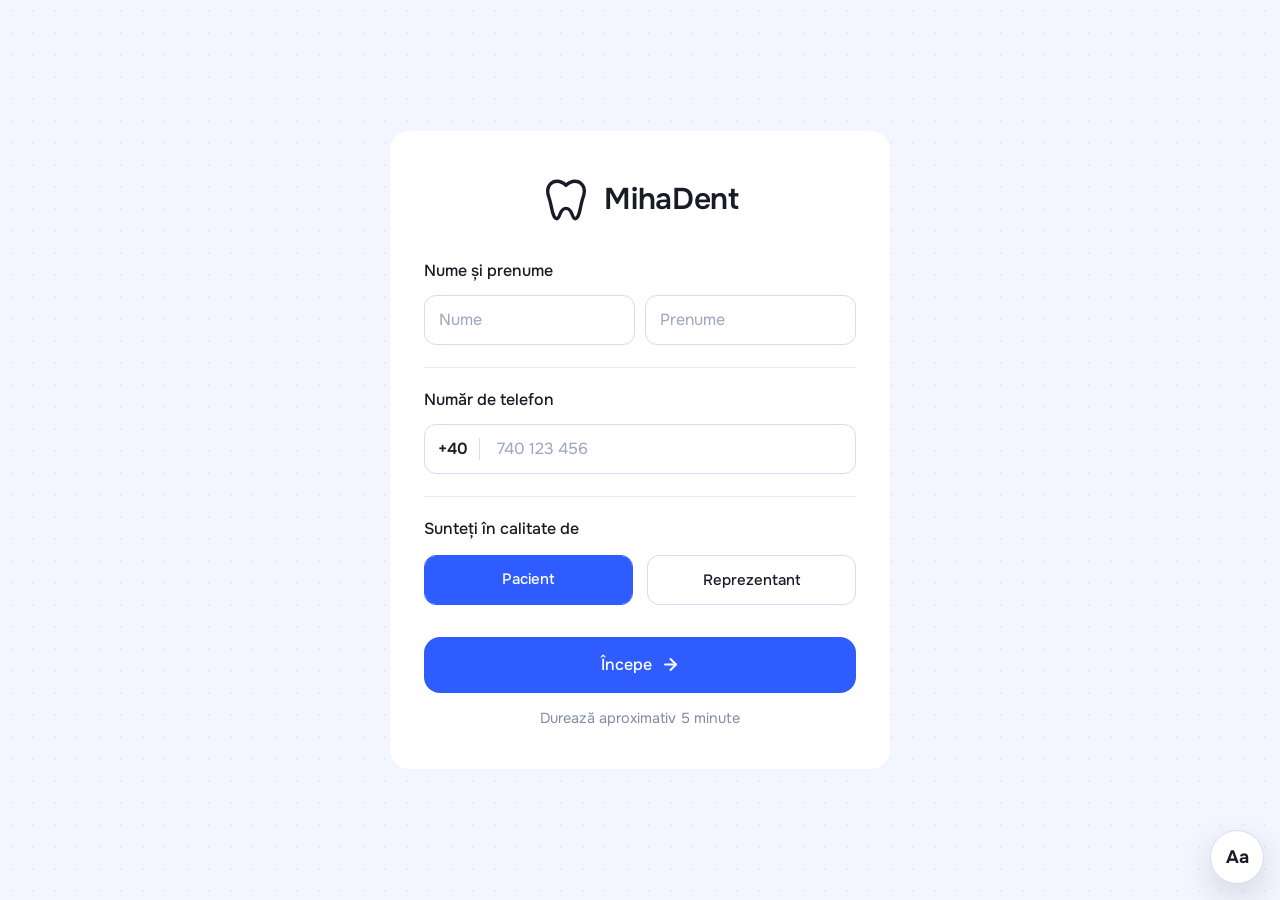
==== commit f156949f: "Promote alternate questionnaire to form page" ====
--- a/form.html
+++ b/form.html
@@ -24,7 +24,11 @@
     --danger: #e5484d;
     --focus: rgba(46,92,255,.35);
     --ease: cubic-bezier(.22,.61,.36,1);
-  }
+    --text-scale: 1;
+  }
+  html[data-text-size="small"] { --text-scale: .94; }
+  html[data-text-size="normal"] { --text-scale: 1; }
+  html[data-text-size="large"] { --text-scale: 1.14; }
 
   *, *::before, *::after { box-sizing: border-box; }
   html { touch-action: manipulation; }
@@ -166,6 +170,9 @@
   .opt:has(input:checked) .pt > span,
   .chip:has(input:checked) .pt > span { transform: translateY(-110%); }
 
+  .q--yesno .q__head { display: grid; gap: 14px; }
+  .q--yesno .opts { margin-top: 0; }
+
   /* plain checklist rows */
   .checkgrid { display: grid; gap: 2px; }
   .checkrow {
@@ -191,7 +198,7 @@
     width: calc(100% - 34px); min-height: 44px; padding: 10px 12px;
     background: #fff;
   }
-  .ckw:has(input[type="checkbox"]:checked) .in--det { display: block; }
+  .ckw:has(input:checked) .in--det { display: block; }
 
   /* fields */
   .fgroup { display: grid; gap: 14px; }
@@ -241,7 +248,7 @@
   .reveal .chips,
   .reveal .checkgrid { margin-top: 2px; }
   .subq .fgroup > .f {
-    padding: 14px 0;
+    padding: 10px 0;
     border-top: 1px solid var(--line);
   }
   .subq .fgroup > .f:first-child {
@@ -251,7 +258,7 @@
   .subq .fgroup > .f:last-child { padding-bottom: 0; }
   .subq .fgroup > .f > span {
     display: block;
-    margin-bottom: 6px;
+    margin-bottom: 8px;
     color: var(--ink);
     font-size: 13.5px;
     font-weight: 700;
@@ -259,11 +266,26 @@
   .subq .checkgrid,
   .subq .chips {
     display: grid;
+    gap: 3px;
     grid-template-columns: 1fr;
+  }
+  .subq .checkrow {
+    min-height: 34px;
+    padding: 4px 0;
   }
   .subq .chip { width: 100%; }
   .subq .chip { background: #f2f2f7; }
-  .subq .checkrow i { background: #f2f2f7; }
+  .subq .checkrow i {
+    width: 20px;
+    height: 20px;
+    border-radius: 6px;
+    background: #f2f2f7;
+  }
+  .subq .ckw .in--det {
+    margin-top: 4px;
+    margin-bottom: 6px;
+    min-height: 42px;
+  }
 
   /* consent rows */
   .consent {
@@ -397,6 +419,62 @@
   .btn--next:active { background: var(--sel-press); }
   .foot.at-start { display: none; }
 
+  /* accessibility */
+  .textsize {
+    position: fixed;
+    right: 16px;
+    bottom: calc(16px + env(safe-area-inset-bottom));
+    z-index: 80;
+    display: grid;
+    justify-items: end;
+    gap: 8px;
+  }
+  .textsize__toggle,
+  .textsize__btn {
+    border: 1px solid var(--ctrl-line);
+    background: var(--bg);
+    color: var(--ink);
+    font: inherit;
+    font-weight: 700;
+    cursor: pointer;
+    box-shadow: 0 12px 32px rgba(25,28,38,.14);
+  }
+  .textsize__toggle {
+    width: 54px;
+    height: 54px;
+    border-radius: 999px;
+    display: grid;
+    place-items: center;
+    font-size: 18px;
+  }
+  .textsize__panel {
+    display: flex;
+    gap: 6px;
+    padding: 6px;
+    border: 1px solid var(--line);
+    border-radius: 16px;
+    background: rgba(255,255,255,.96);
+    box-shadow: 0 16px 42px rgba(25,28,38,.14);
+    backdrop-filter: blur(10px);
+  }
+  .textsize__panel[hidden] { display: none; }
+  .textsize__btn {
+    min-width: 42px;
+    height: 40px;
+    border-radius: 12px;
+    box-shadow: none;
+  }
+  .textsize__btn[data-text-size="small"] { font-size: 13px; }
+  .textsize__btn[data-text-size="normal"] { font-size: 16px; }
+  .textsize__btn[data-text-size="large"] { font-size: 19px; }
+  .textsize__btn[aria-pressed="true"] {
+    border-color: var(--sel);
+    background: var(--sel);
+    color: #fff;
+  }
+  .textsize__toggle:active,
+  .textsize__btn:active { transform: scale(.96); }
+
   /* done — full-screen centered, staged completion animation */
   body.on-done .main { padding-bottom: 24px; }
   .done { display: none; text-align: center; padding: 0 20px; }
@@ -441,6 +519,33 @@
     .f3 { grid-template-columns: repeat(3, minmax(0, 1fr)); }
     .f-idrow { grid-template-columns: 2fr 1fr; align-items: start; }
     .f-idmain { grid-template-columns: repeat(3, minmax(0, 1fr)); }
+    .q--yesno .q__head {
+      grid-template-columns: minmax(0, 1fr) auto;
+      align-items: start;
+      column-gap: 20px;
+    }
+    .q--yesno .opts {
+      justify-self: end;
+      width: 176px;
+    }
+    .q--yesno .opt {
+      min-height: 38px;
+      padding: 8px 12px;
+      font-size: 14px;
+    }
+    .ckw:has(input:checked) {
+      display: grid;
+      grid-template-columns: minmax(190px, max-content) minmax(220px, 1fr);
+      column-gap: 16px;
+      align-items: center;
+    }
+    .ckw:has(input:checked) .checkrow {
+      min-width: 0;
+    }
+    .ckw:has(input:checked) .in--det {
+      margin: 0;
+      width: 100%;
+    }
   }
 
   /* ── tablet ── */
@@ -478,6 +583,41 @@
     .done.is-on .done__ic svg polyline { stroke-dashoffset: 0; }
     .done.is-on .done__ic::after { display: none; }
   }
+
+  html[data-text-size] .brand__n { font-size: calc(16px * var(--text-scale)); }
+  html[data-text-size] .hdr__badge { font-size: calc(12.5px * var(--text-scale)); }
+  html[data-text-size] .title { font-size: calc(26px * var(--text-scale)); }
+  html[data-text-size] .lead { font-size: calc(15px * var(--text-scale)); }
+  html[data-text-size] .ssec__t { font-size: calc(15.5px * var(--text-scale)); }
+  html[data-text-size] .ssec__n { font-size: calc(13.5px * var(--text-scale)); }
+  html[data-text-size] .q__label { font-size: calc(16px * var(--text-scale)); }
+  html[data-text-size] .q__hint { font-size: calc(13.5px * var(--text-scale)); }
+  html[data-text-size] .opt { font-size: calc(15px * var(--text-scale)); }
+  html[data-text-size] .opts--3 .opt,
+  html[data-text-size] .chip { font-size: calc(14.5px * var(--text-scale)); }
+  html[data-text-size] .checkrow { font-size: calc(15px * var(--text-scale)); }
+  html[data-text-size] .f > span,
+  html[data-text-size] .reveal .f > span,
+  html[data-text-size] .gdoc h4 { font-size: calc(13px * var(--text-scale)); }
+  html[data-text-size] .subq .fgroup > .f > span { font-size: calc(13.5px * var(--text-scale)); }
+  html[data-text-size] .in,
+  html[data-text-size] .btn { font-size: calc(16px * var(--text-scale)); }
+  html[data-text-size] .linkbtn,
+  html[data-text-size] .foot__err,
+  html[data-text-size] .gdpr__cap { font-size: calc(13.5px * var(--text-scale)); }
+  html[data-text-size] .consent__t,
+  html[data-text-size] .pad__hint,
+  html[data-text-size] .sign__cap,
+  html[data-text-size] .start__note { font-size: calc(14.5px * var(--text-scale)); }
+  html[data-text-size] .gdoc { font-size: calc(13.5px * var(--text-scale)); }
+  html[data-text-size] .gdoc h3 { font-size: calc(14.5px * var(--text-scale)); }
+  html[data-text-size] .done h2 { font-size: calc(22px * var(--text-scale)); }
+  html[data-text-size] .done p { font-size: calc(15px * var(--text-scale)); }
+
+  @media (min-width: 840px) {
+    html[data-text-size] .title { font-size: calc(30px * var(--text-scale)); }
+    html[data-text-size] .start__name { font-size: calc(30px * var(--text-scale)); }
+  }
 </style>
 </head>
 <body>
@@ -517,6 +657,15 @@
   </div>
 </footer>
 
+<div class="textsize" id="textSizeTool">
+  <div class="textsize__panel" id="textSizePanel" role="group" aria-label="Dimensiune text" hidden>
+    <button class="textsize__btn" type="button" data-text-size="small" aria-label="Text mai mic">A-</button>
+    <button class="textsize__btn" type="button" data-text-size="normal" aria-label="Text normal">A</button>
+    <button class="textsize__btn" type="button" data-text-size="large" aria-label="Text mai mare">A+</button>
+  </div>
+  <button class="textsize__toggle" id="textSizeToggle" type="button" aria-label="Dimensiune text" aria-expanded="false" aria-controls="textSizePanel">Aa</button>
+</div>
+
 <script>
 (function () {
   'use strict';
@@ -552,8 +701,8 @@
 
   /* sub-categories revealed by question 885 (boli acute/cronice) — mirrors production data */
   var BOLI = [
-    { id: 886, label: 'Boli congenitale', items: [{ v: 'Nu' }, { v: 'Da', det: true }] },
-    { id: 887, label: 'Boli profesionale', items: [{ v: 'Nu' }, { v: 'Da', det: true }] },
+    { id: 886, label: 'Boli congenitale', single: true, items: [{ v: 'Nu' }, { v: 'Da', det: true }] },
+    { id: 887, label: 'Boli profesionale', single: true, items: [{ v: 'Nu' }, { v: 'Da', det: true }] },
     { id: 888, label: 'Boli de inimă', items: [{ v: 'Angină pectorală' }, { v: 'Infarct miocardic', det: true }, { v: 'Aritmii (fibrilații etc)' }, { v: 'Blocuri' }, { v: 'Insuficiență cardiacă', det: true }, { v: 'Valvulopatii', det: true }, { v: 'Endocardită infecțioasă' }, { v: 'Intervenții chirurgicale cardiace', det: true }, { v: 'Altele', det: true }] },
     { id: 889, label: 'Boli vasculare', items: [{ v: 'Arteriopatie obliterantă' }, { v: 'Tromboflebită' }, { v: 'Hipotensiune arterială' }] },
     { id: 890, label: 'Boli ale aparatului respirator', items: [{ v: 'Astm bronșic' }, { v: 'Emfizem pulmonar' }, { v: 'Bronșită cronică' }, { v: 'Tbc', det: true }, { v: 'Altele', det: true }] },
@@ -568,7 +717,7 @@
     { id: 899, label: 'Manifestări neuro-vegetative', items: [{ v: 'Atacuri de panică' }] },
     { id: 900, label: 'Boli hematologice', items: [{ v: 'Anemie' }, { v: 'Talasemie' }, { v: 'Leucemie acută' }, { v: 'Leucemie cronică' }, { v: 'Hemofilie' }, { v: 'Trombocitopenie' }, { v: 'Boala von willebrand' }, { v: 'Altele', det: true }] },
     { id: 901, label: 'Boli infecțioase', items: [{ v: 'Hepatită virală' }, { v: 'B' }, { v: 'C' }, { v: 'D' }, { v: 'Hiv' }, { v: 'Altele', det: true }] },
-    { id: 902, label: 'Neoplasme', items: [{ v: 'Nu' }, { v: 'Da', det: true }] }
+    { id: 902, label: 'Neoplasme', single: true, items: [{ v: 'Nu' }, { v: 'Da', det: true }] }
   ];
 
   /* ─── tiny builders ─── */
@@ -612,14 +761,17 @@
   }
 
   /* checklist rows; items with det:true reveal a detail input when checked */
-  function checkRows(base, items) {
+  function checkRows(base, items, o) {
+    o = o || {};
     return '<div class="checkgrid">' + items.map(function (it) {
       var v = it.v || it;
-      var name = base + '[' + v + ']';
-      var row = '<label class="checkrow"><input type="checkbox" name="' + name + '" value="' + v + '"><i>' + CHECK + '</i><span>' + v + '</span></label>';
+      var inputName = o.single ? base : base + '[' + v + ']';
+      var inputType = o.single ? 'radio' : 'checkbox';
+      var detName = o.single ? base + '[' + v + '][detalii]' : inputName + '[detalii]';
+      var row = '<label class="checkrow"><input type="' + inputType + '" name="' + inputName + '" value="' + v + '"><i>' + CHECK + '</i><span>' + v + '</span></label>';
       if (it.det) {
         return '<div class="ckw">' + row +
-          '<input class="in in--det" type="text" name="' + name + '[detalii]" placeholder="Detalii">' +
+          '<input class="in in--det" type="text" name="' + detName + '" placeholder="Detalii">' +
         '</div>';
       }
       return row;
@@ -635,10 +787,14 @@
   }
 
   function yesno(o) {
-    return '<div class="q">' +
-      '<div class="q__label">' + o.label + '</div>' +
-      (o.hint ? '<p class="q__hint">' + o.hint + '</p>' : '') +
-      opts(o.name, o.options || ['Da', 'Nu']) +
+    return '<div class="q q--yesno">' +
+      '<div class="q__head">' +
+        '<div class="q__copy">' +
+          '<div class="q__label">' + o.label + '</div>' +
+          (o.hint ? '<p class="q__hint">' + o.hint + '</p>' : '') +
+        '</div>' +
+        opts(o.name, o.options || ['Da', 'Nu']) +
+      '</div>' +
       (o.reveal
         ? '<div class="reveal subq" data-reveal-for="' + o.name + '" data-reveal-on="' + (o.on || 'Da') + '"><div class="fgroup">' + o.reveal + '</div></div>'
         : '') +
@@ -678,32 +834,32 @@
   var PERSONAL_HTML =
     card('Date de contact',
       '<div class="f3">' +
-        inp({ name: 'nume_pacient', label: 'Nume', ph: 'Nume', auto: 'family-name' }) +
-        inp({ name: 'prenume_pacient', label: 'Prenume', ph: 'Prenume', auto: 'given-name' }) +
-        '<label class="f"><span>Număr de telefon</span>' +
+        inp({ name: 'nume_pacient', ph: 'Nume', auto: 'family-name' }) +
+        inp({ name: 'prenume_pacient', ph: 'Prenume', auto: 'given-name' }) +
+        '<label class="f">' +
           '<div class="phone"><span class="phone__cc">+40</span>' +
           '<input class="in" type="tel" name="telefon_pacient" placeholder="740 123 456" inputmode="tel" autocomplete="tel"></div></label>' +
       '</div>') +
     card('Domiciliat în',
       '<div class="f3">' +
-        sel({ name: 'county_id', label: 'Județ', role: 'judet', placeholder: '-- Județ --', options: JUDETE, required: true }) +
-        '<div class="f"><span>Localitate</span><div id="locWrap">' +
+        sel({ name: 'county_id', role: 'judet', placeholder: '-- Județ --', options: JUDETE, required: true }) +
+        '<div class="f"><div id="locWrap">' +
           '<select class="in" name="id_city" required><option value="" disabled selected hidden>-- Localitate --</option></select>' +
         '</div></div>' +
-        inp({ name: 'adresa_pacient', label: 'Adresă', ph: 'stradă, număr, bloc, etaj', auto: 'street-address' }) +
+        inp({ name: 'adresa_pacient', ph: 'Adresă: stradă, număr, bloc, etaj', auto: 'street-address' }) +
       '</div>') +
     card('Legitimat(ă) cu',
       '<div class="f-idrow">' +
         '<div class="f-idmain">' +
-          sel({ name: 'tip_carte_identitate', label: 'Tip act', placeholder: '-- Tip act --', options: ['B.I', 'C.I'], required: true }) +
-          inp({ name: 'serie_carte_identitate', label: 'Seria', ph: 'serie' }) +
-          inp({ name: 'numar_carte_identitate', label: 'Nr.', ph: 'număr', mode: 'numeric' }) +
+          sel({ name: 'tip_carte_identitate', placeholder: '-- Tip act --', options: ['B.I', 'C.I'], required: true }) +
+          inp({ name: 'serie_carte_identitate', ph: 'Serie' }) +
+          inp({ name: 'numar_carte_identitate', ph: 'Număr', mode: 'numeric' }) +
         '</div>' +
-        sel({ name: 'sex_pacient', label: 'Sex', placeholder: '-- Sex --', options: ['Feminin', 'Masculin'], required: true }) +
+        sel({ name: 'sex_pacient', placeholder: '-- Sex --', options: ['Feminin', 'Masculin'], required: true }) +
       '</div>');
 
   var BOLI_HTML = BOLI.map(function (b) {
-    return '<div class="f"><span>' + b.label + '</span>' + checkRows('raspunsuri[885][' + b.id + ']', b.items) + '</div>';
+    return '<div class="f"><span>' + b.label + '</span>' + checkRows('raspunsuri[885][' + b.id + ']', b.items, { single: b.single }) + '</div>';
   }).join('') + inp({ name: 'raspunsuri[885][903]', label: 'Alte boli' });
 
   var FERTILA = 'Vor completa doar persoanele de sex feminin aflate la vârstă fertilă (14–55 de ani).';
@@ -837,7 +993,9 @@
       lead: 'Parcurgeți secțiunile de mai jos și completați ce vi se aplică.',
       html:
         ssec('Date pacient') + panel(PERSONAL_HTML) +
-        ssec('Sarcină și sănătate feminină', FERTILA) + panel(SARCINA_HTML) +
+        '<div data-sex-section="feminin">' +
+          ssec('Sarcină și sănătate feminină', FERTILA) + panel(SARCINA_HTML) +
+        '</div>' +
         ssec('Medicație și alergii') + panel(MEDICATIE_HTML) +
         ssec('Informații despre sănătatea dumneavoastră') + panel(SANATATE_HTML)
     },
@@ -856,6 +1014,7 @@
   var TOTAL = STEPS.length;
   var GDPR_IDX = 2;
   var KEY = 'mihadent_form_v6';
+  var TEXT_SIZE_KEY = 'mihadent_form2_text_size';
 
   /* ─── build DOM ─── */
 
@@ -914,6 +1073,18 @@
     });
   }
 
+  function syncSexSections() {
+    var sexEl = $('[name="sex_pacient"]');
+    var hideFemale = sexEl && sexEl.value === 'Masculin';
+    $$('[data-sex-section="feminin"]').forEach(function (section) {
+      if (hideFemale) {
+        clearScoped(section);
+        syncReveals(section);
+      }
+      section.hidden = !!hideFemale;
+    });
+  }
+
   /* header bar = scroll progress of the current step */
   function updateMeter() {
     var se = document.scrollingElement || document.documentElement;
@@ -926,24 +1097,32 @@
 
   var LOC_SELECT_PH = '<option value="" disabled selected hidden>-- Localitate --</option>';
 
+  function setLocSelectOptions(wrap, list, prev) {
+    wrap.innerHTML = '<select class="in" name="id_city" required>' + LOC_SELECT_PH + '</select>';
+    var select = $('[name="id_city"]', wrap);
+    list.forEach(function (name) {
+      var opt = document.createElement('option');
+      opt.value = name;
+      opt.textContent = name;
+      select.appendChild(opt);
+    });
+    if (prev && list.indexOf(prev) === -1) {
+      var savedOpt = document.createElement('option');
+      savedOpt.value = prev;
+      savedOpt.textContent = prev;
+      select.appendChild(savedOpt);
+    }
+    if (prev) select.value = prev;
+  }
+
   function rebuildLoc(keepValue) {
     var wrap = $('#locWrap');
     if (!wrap) return;
     var judet = $('select[name="county_id"]').value;
     var prevEl = $('[name="id_city"]', wrap);
     var prev = keepValue && prevEl ? prevEl.value : '';
-    var list = LOC[judet];
-
-    if (!judet) {
-      wrap.innerHTML = '<select class="in" name="id_city" required>' + LOC_SELECT_PH + '</select>';
-    } else if (list) {
-      wrap.innerHTML = '<select class="in" name="id_city" required>' + LOC_SELECT_PH +
-        list.map(function (o) { return '<option>' + o + '</option>'; }).join('') + '</select>';
-      if (prev && list.indexOf(prev) !== -1) $('[name="id_city"]', wrap).value = prev;
-    } else {
-      wrap.innerHTML = '<input class="in" name="id_city" placeholder="Introduceți localitatea">';
-      if (prev) $('[name="id_city"]', wrap).value = prev;
-    }
+    var list = !judet ? [] : (LOC[judet] || ['Altă localitate']);
+    setLocSelectOptions(wrap, list, prev);
   }
 
   /* ─── navigation ─── */
@@ -1028,15 +1207,16 @@
       });
     }
 
-    if (t.type === 'checkbox' && !t.checked) {
-      var ckw = t.closest('.ckw');
-      if (ckw) {
+    if ((t.type === 'checkbox' || t.type === 'radio') && t.closest('.checkgrid')) {
+      var grid = t.closest('.checkgrid');
+      $$('.ckw', grid).forEach(function (ckw) {
         var det = $('.in--det', ckw);
-        if (det) det.value = '';
-      }
+        if (det && !$('input:checked', ckw)) det.value = '';
+      });
     }
 
     if (t.matches('select[data-role="judet"]')) rebuildLoc(false);
+    if (t.matches('select[name="sex_pacient"]')) syncSexSections();
 
     if (t.closest('.consent')) t.closest('.consent').classList.remove('is-missing');
 
@@ -1152,13 +1332,65 @@
     });
 
     syncReveals();
+    syncSexSections();
     var step = parseInt(v.step, 10);
     return (!isNaN(step) && step >= 0 && step < TOTAL) ? step : 0;
   }
 
+  /* ─── text size control ─── */
+
+  var textSizeTool = $('#textSizeTool');
+  var textSizeToggle = $('#textSizeToggle');
+  var textSizePanel = $('#textSizePanel');
+  var textSizeValues = ['small', 'normal', 'large'];
+
+  function setTextSize(size) {
+    if (textSizeValues.indexOf(size) === -1) size = 'normal';
+    document.documentElement.dataset.textSize = size;
+    $$('.textsize__btn', textSizeTool).forEach(function (btn) {
+      btn.setAttribute('aria-pressed', btn.dataset.textSize === size ? 'true' : 'false');
+    });
+    try { localStorage.setItem(TEXT_SIZE_KEY, size); } catch (e) {}
+    requestAnimationFrame(function () {
+      updateMeter();
+      if (pad && cur === TOTAL - 1) sizePad();
+    });
+  }
+
+  function closeTextSizePanel() {
+    textSizePanel.hidden = true;
+    textSizeToggle.setAttribute('aria-expanded', 'false');
+  }
+
+  function openTextSizePanel() {
+    textSizePanel.hidden = false;
+    textSizeToggle.setAttribute('aria-expanded', 'true');
+  }
+
+  textSizeToggle.addEventListener('click', function () {
+    if (textSizePanel.hidden) openTextSizePanel();
+    else closeTextSizePanel();
+  });
+
+  textSizePanel.addEventListener('click', function (e) {
+    var btn = e.target.closest('[data-text-size]');
+    if (!btn) return;
+    setTextSize(btn.dataset.textSize);
+    closeTextSizePanel();
+  });
+
+  document.addEventListener('click', function (e) {
+    if (!textSizePanel.hidden && !textSizeTool.contains(e.target)) closeTextSizePanel();
+  });
+
+  document.addEventListener('keydown', function (e) {
+    if (e.key === 'Escape') closeTextSizePanel();
+  });
+
   /* ─── init ─── */
 
   document.documentElement.classList.add('preload');
+  try { setTextSize(localStorage.getItem(TEXT_SIZE_KEY) || 'normal'); } catch (e) { setTextSize('normal'); }
   show(restore(), { noScroll: true });
   requestAnimationFrame(function () {
     requestAnimationFrame(function () {
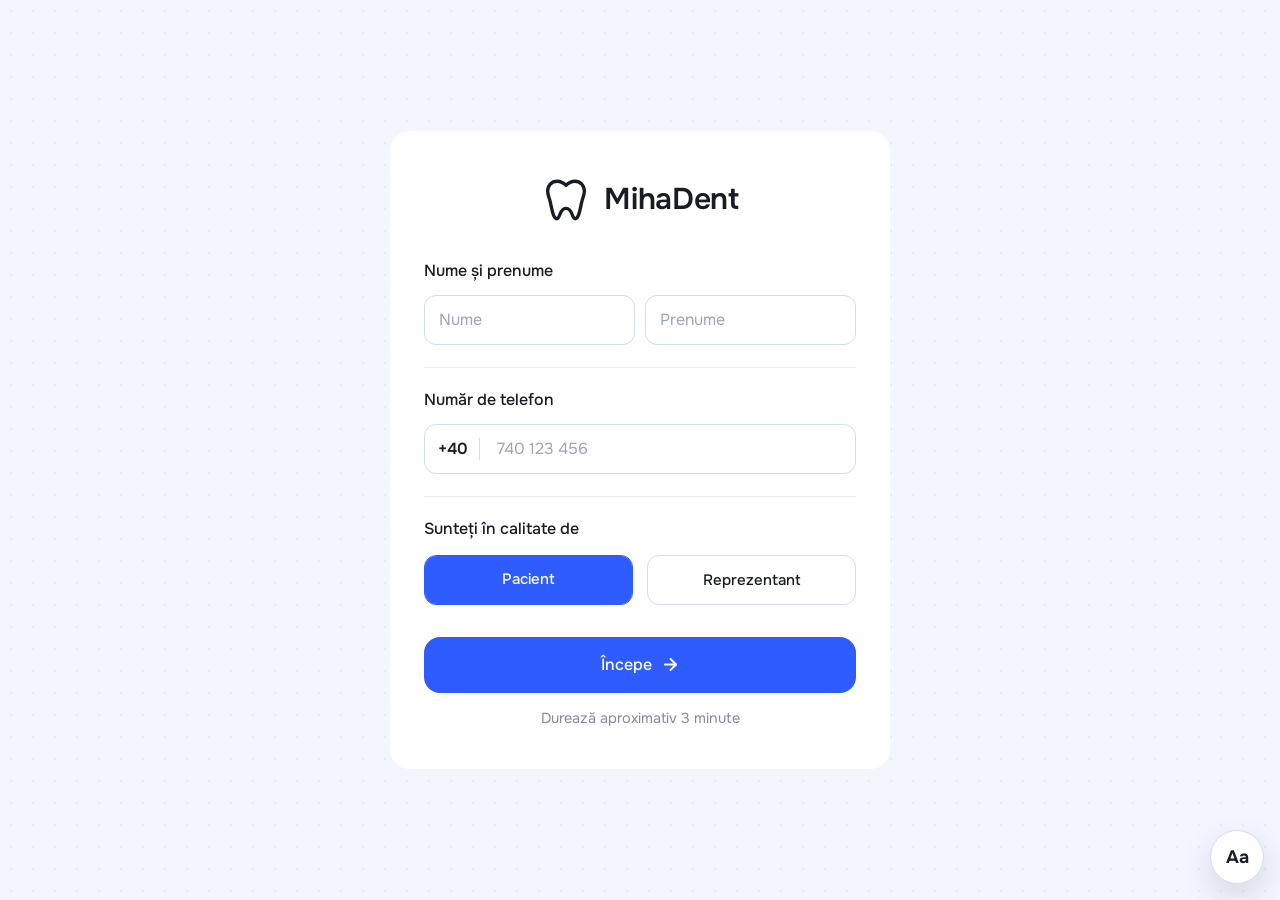
==== commit 53fa8213: "Update questionnaire duration estimate" ====
--- a/form.html
+++ b/form.html
@@ -984,7 +984,7 @@
           START_HTML +
           '<div class="start__actions">' +
             '<button class="btn btn--next btn--start" id="startBtn" type="button">Începe ' + ARROW + '</button>' +
-            '<p class="start__note">Durează aproximativ 5 minute</p>' +
+            '<p class="start__note">Durează aproximativ 3 minute</p>' +
           '</div>'
         )
     },
